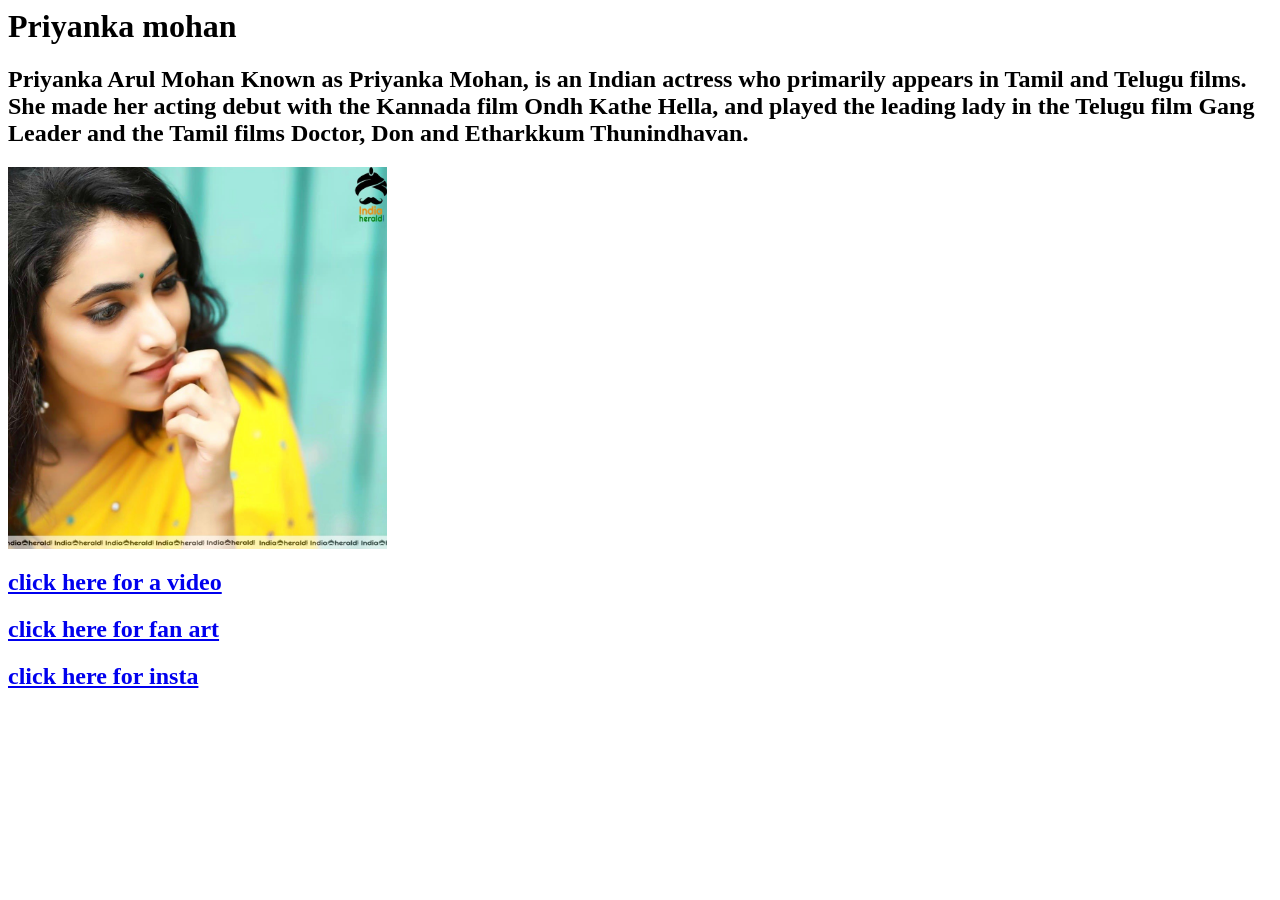
==== index.html @ 070c701b "add files" ====
<html>
	<head>
		<title>
			varun abhishai
		</title></head>
		<body>
			<h1>Priyanka mohan 
			</h1>
			<h2>Priyanka Arul Mohan Known as Priyanka Mohan, is an Indian actress who primarily appears in Tamil and Telugu films. She made her acting debut with the Kannada film Ondh Kathe Hella, and played the leading lady in the Telugu film Gang Leader and the Tamil films Doctor, Don and Etharkkum Thunindhavan.
</h2>
<img width="30%" src="priya1" 
		</body>
<h2>
<a href="varun.html">
click here for a video </a></h2>
<h2><a href="varun1.html">
click here for fan art </a></h2>
</html>
<h2>
<a href="https://www.instagram.com/priyankaamohanofficial/?utm_source=ig_web_button_share_sheet&igshid=OGQ5ZDc2ODk2ZA==">
click here for insta </a></h2>

</h2>
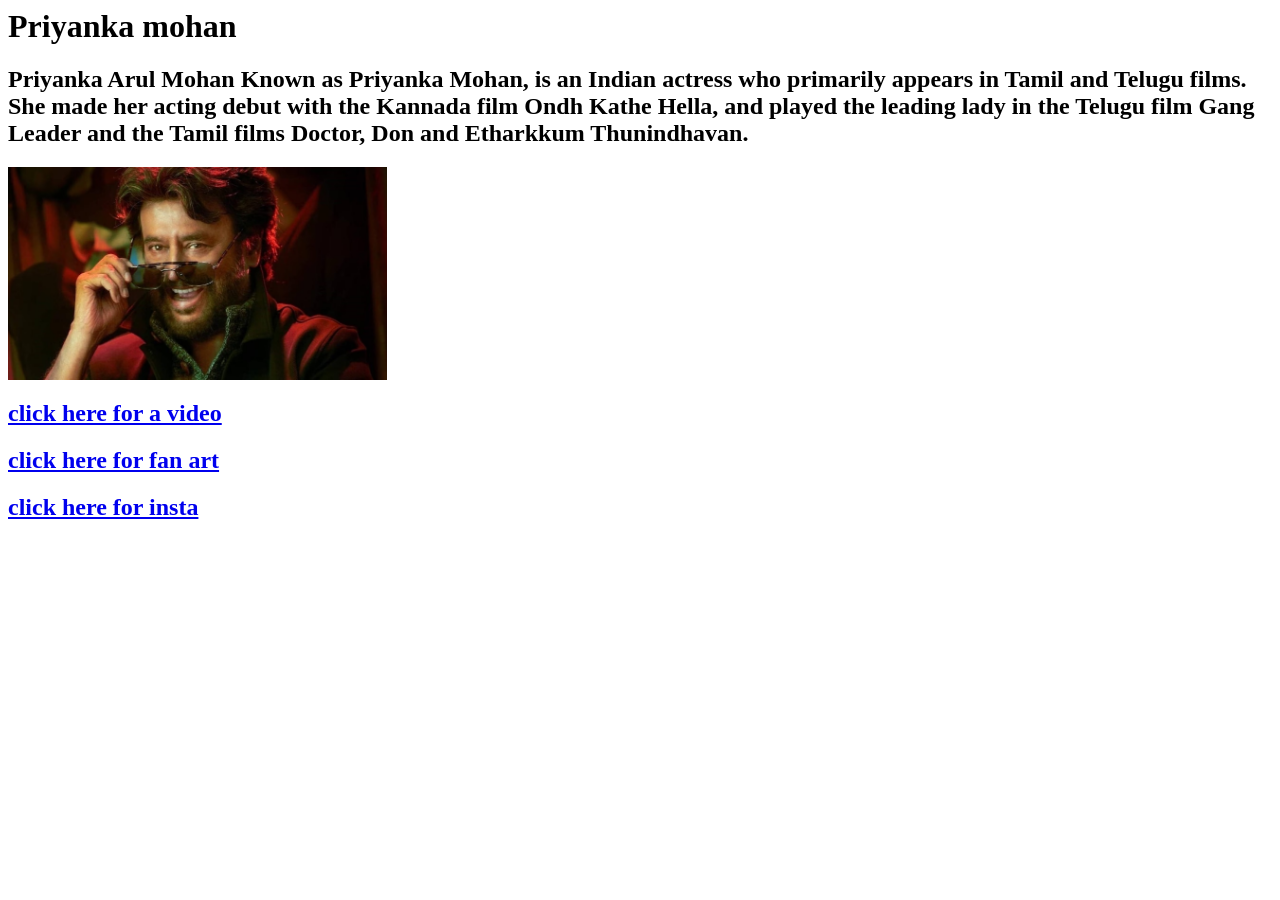
==== commit ec5a07dc: "added photo" ====
--- a/index.html
+++ b/index.html
@@ -8,7 +8,7 @@
 			</h1>
 			<h2>Priyanka Arul Mohan Known as Priyanka Mohan, is an Indian actress who primarily appears in Tamil and Telugu films. She made her acting debut with the Kannada film Ondh Kathe Hella, and played the leading lady in the Telugu film Gang Leader and the Tamil films Doctor, Don and Etharkkum Thunindhavan.
 </h2>
-<img width="30%" src="priya1" 
+<img width="30%" src="Rajini" 
 		</body>
 <h2>
 <a href="varun.html">
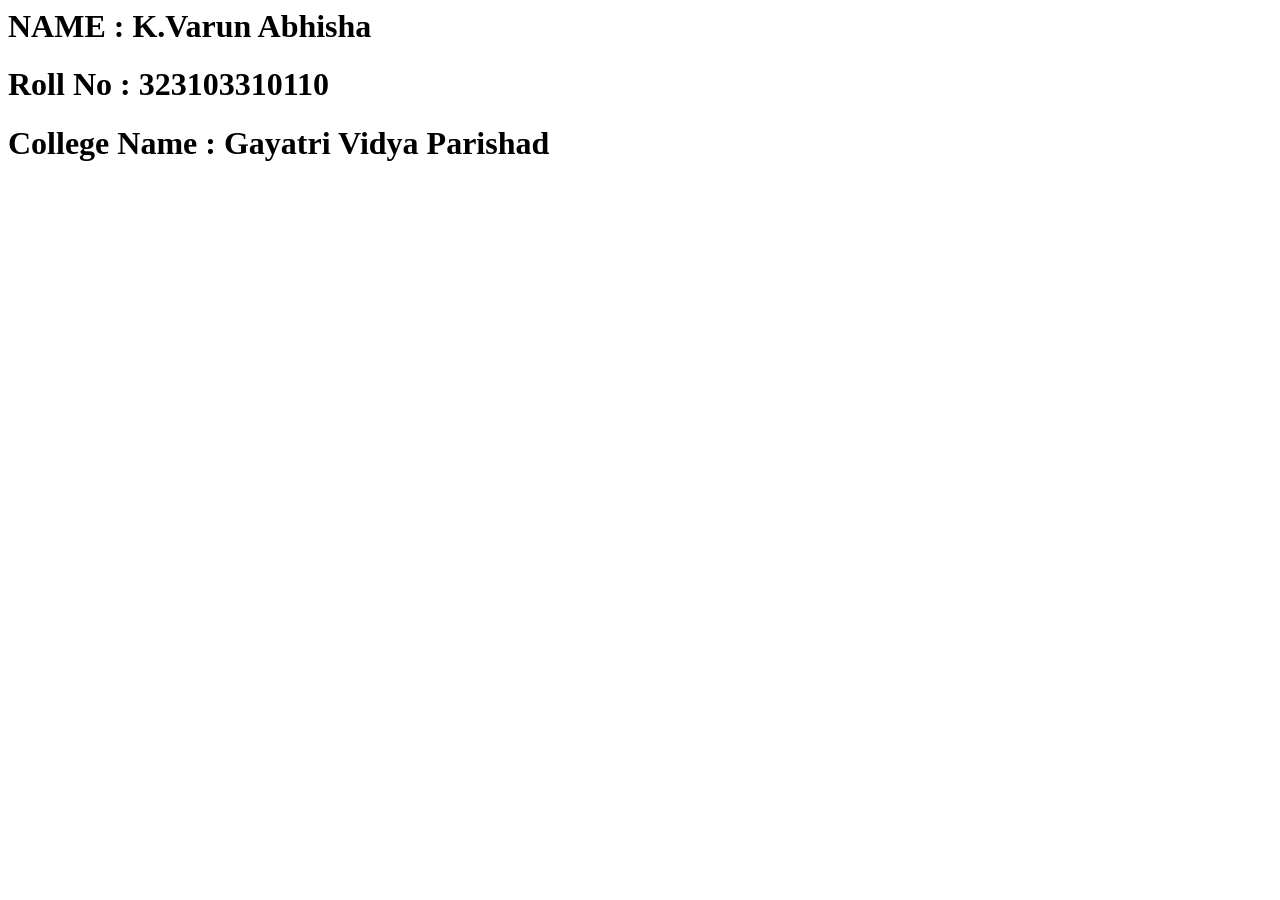
==== commit 588fd3f9: "added name,roll no, college name" ====
--- a/index.html
+++ b/index.html
@@ -4,20 +4,7 @@
 			varun abhishai
 		</title></head>
 		<body>
-			<h1>Priyanka mohan 
-			</h1>
-			<h2>Priyanka Arul Mohan Known as Priyanka Mohan, is an Indian actress who primarily appears in Tamil and Telugu films. She made her acting debut with the Kannada film Ondh Kathe Hella, and played the leading lady in the Telugu film Gang Leader and the Tamil films Doctor, Don and Etharkkum Thunindhavan.
-</h2>
-<img width="30%" src="Rajini" 
-		</body>
-<h2>
-<a href="varun.html">
-click here for a video </a></h2>
-<h2><a href="varun1.html">
-click here for fan art </a></h2>
-</html>
-<h2>
-<a href="https://www.instagram.com/priyankaamohanofficial/?utm_source=ig_web_button_share_sheet&igshid=OGQ5ZDc2ODk2ZA==">
-click here for insta </a></h2>
-
-</h2>+			<h1>NAME : K.Varun Abhisha</h1>
+			<h1>Roll No : 323103310110</h1>
+			<h1>College Name : Gayatri Vidya Parishad</h1>
+			
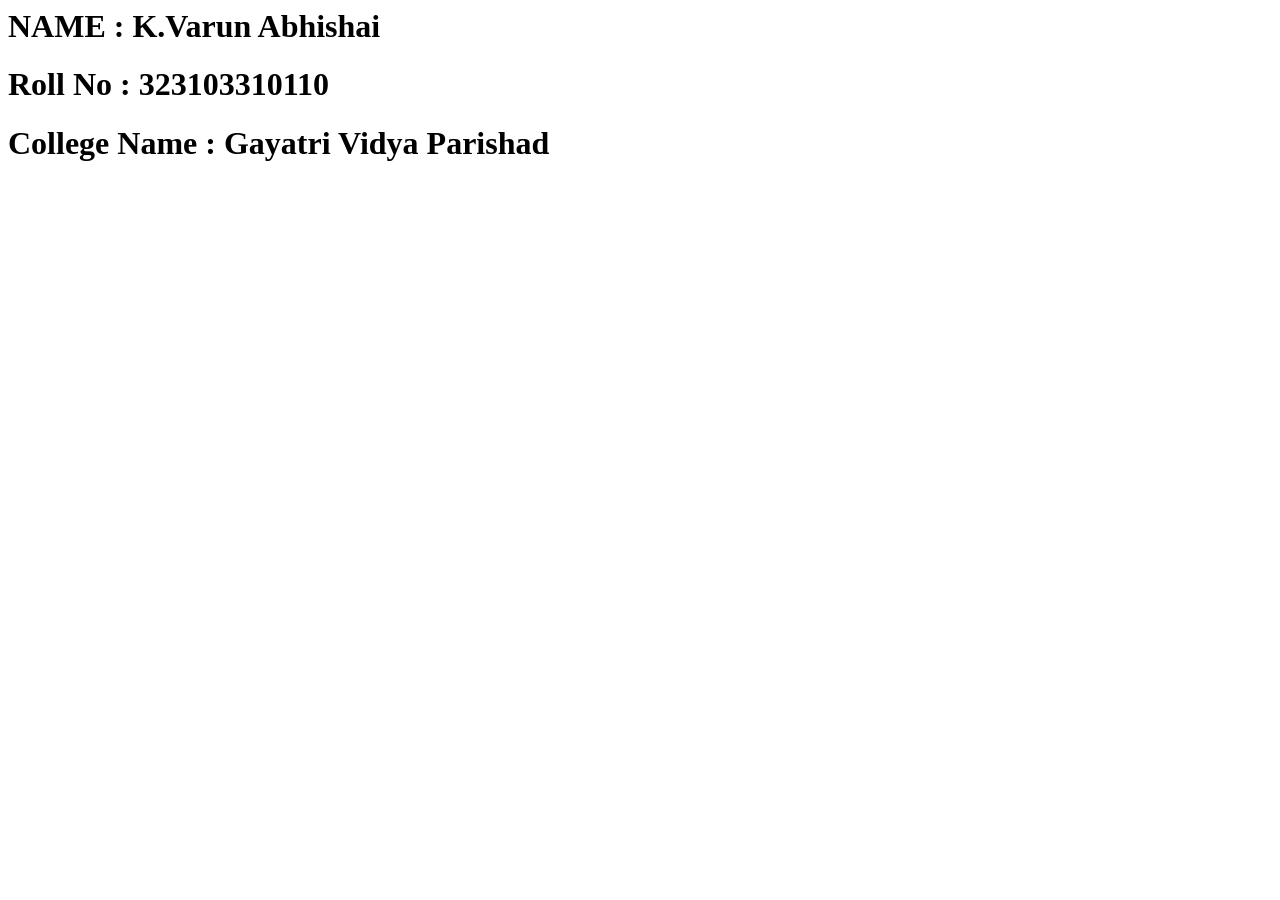
==== commit ea089992: "added name ,roll no ,college name" ====
--- a/index.html
+++ b/index.html
@@ -4,7 +4,7 @@
 			varun abhishai
 		</title></head>
 		<body>
-			<h1>NAME : K.Varun Abhisha</h1>
+			<h1>NAME : K.Varun Abhishai</h1>
 			<h1>Roll No : 323103310110</h1>
 			<h1>College Name : Gayatri Vidya Parishad</h1>
 			
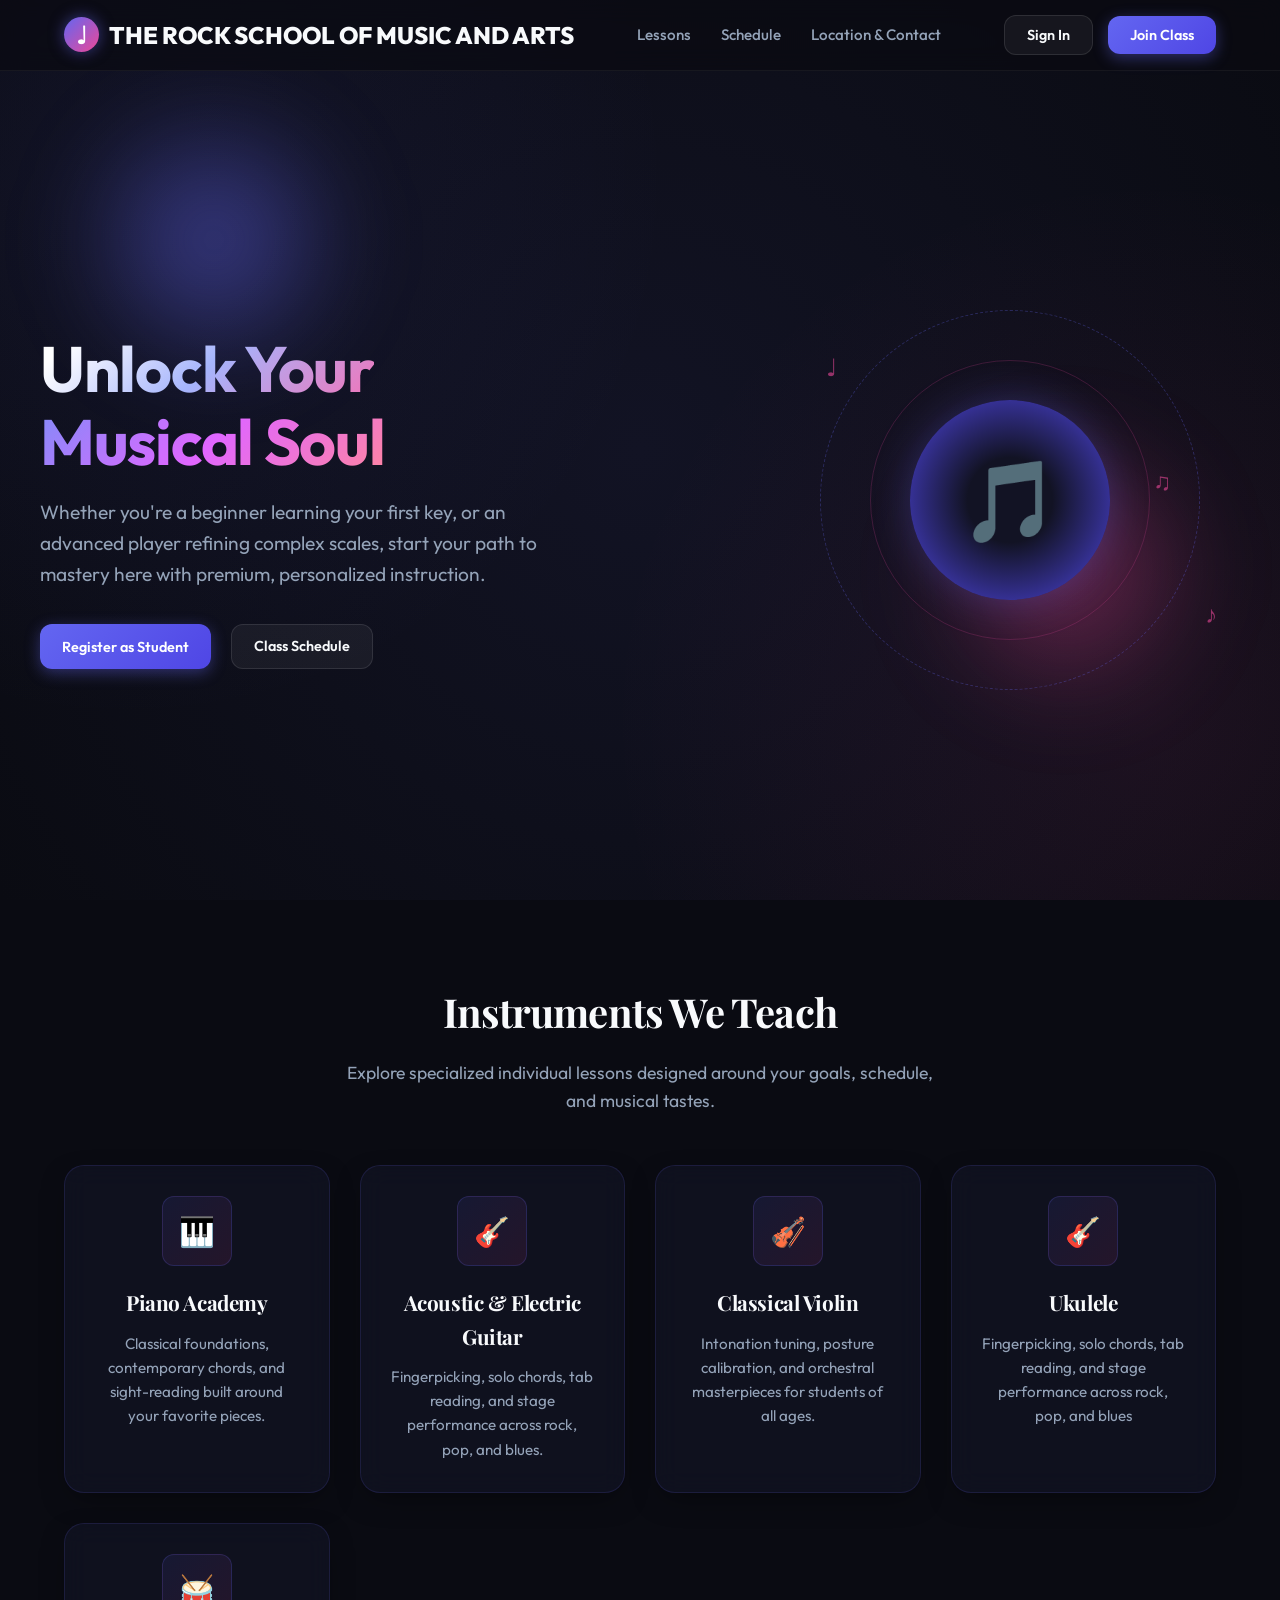
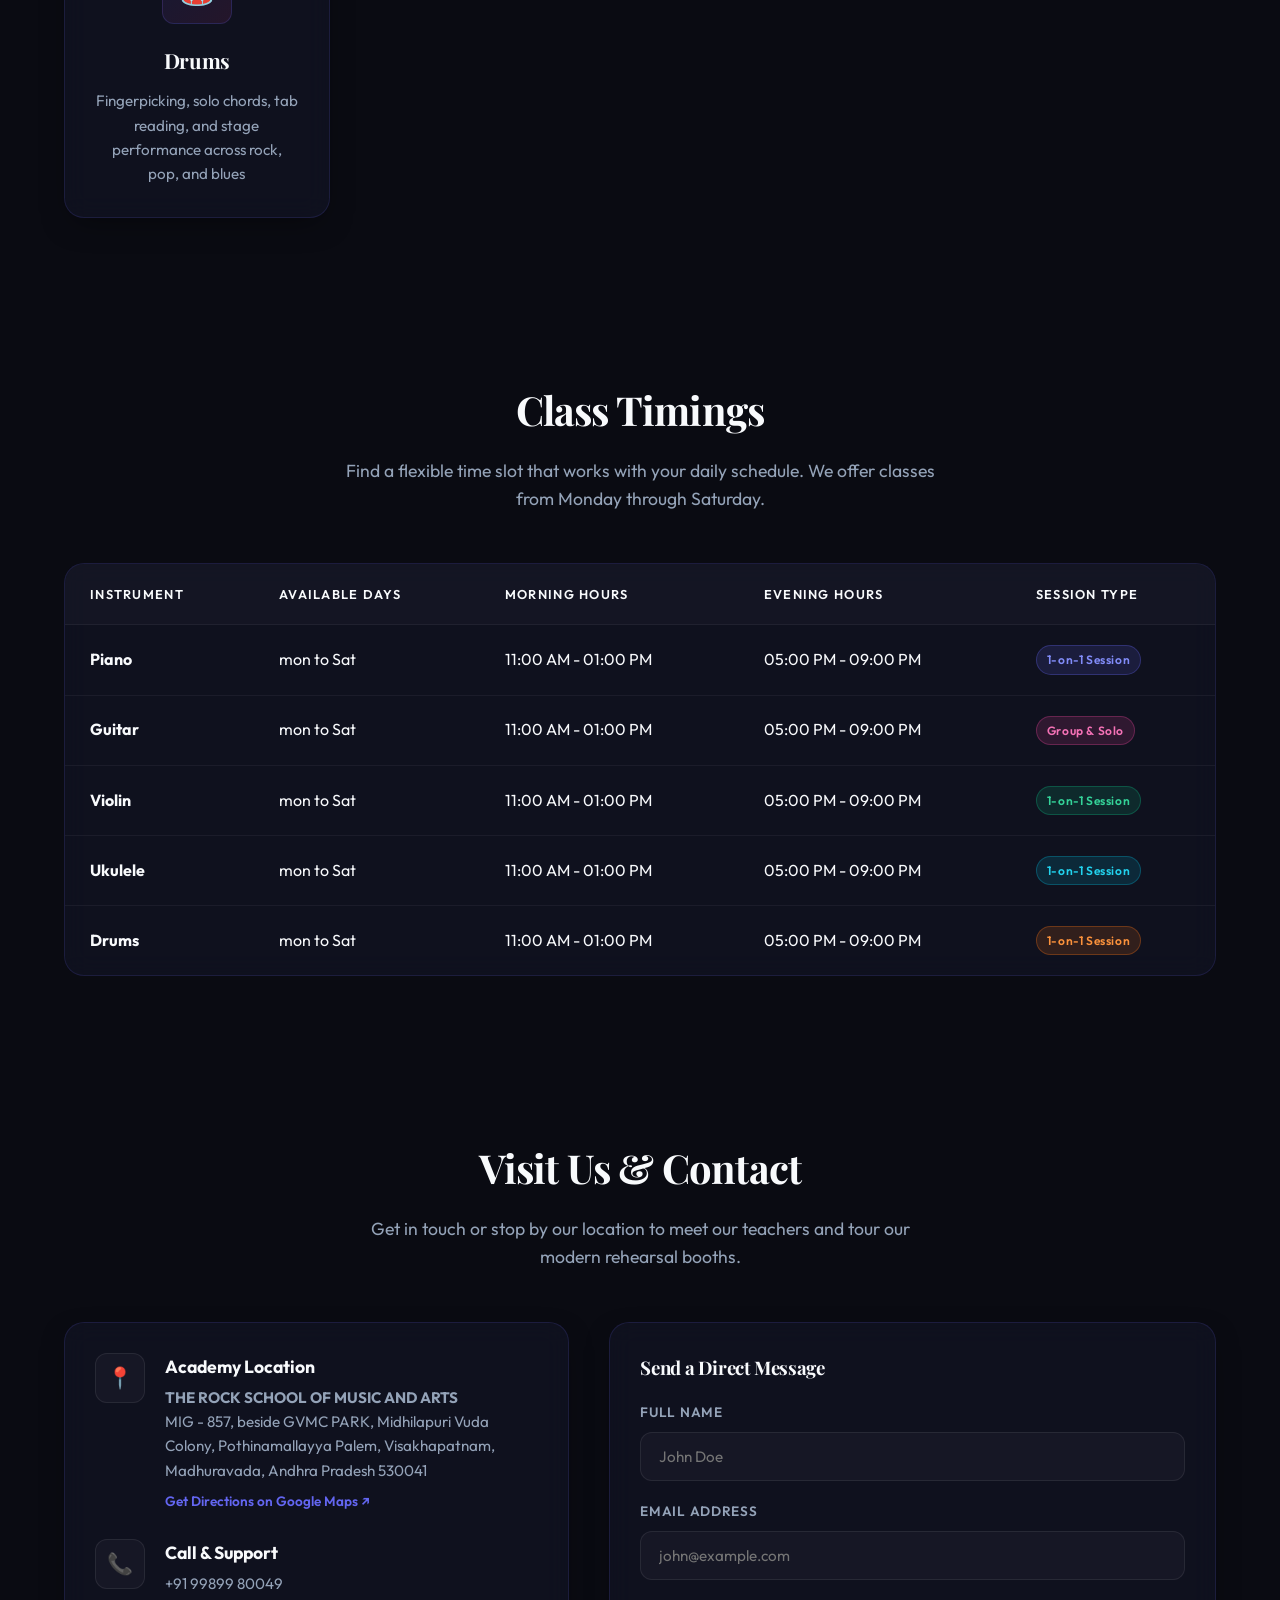
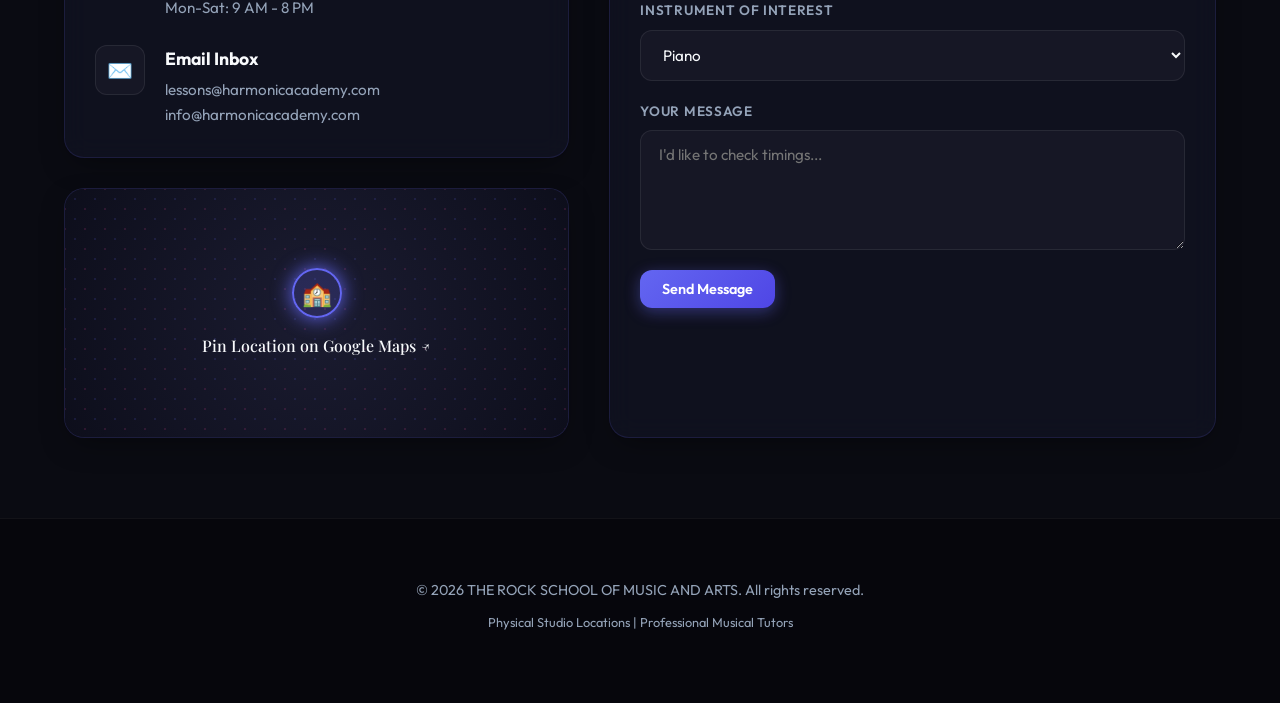
==== commit ea2b7231: "Add files via upload" ====
--- a/index.html
+++ b/index.html
@@ -1,10 +1,468 @@
-<html>
-	<head>
-		<title>
-			varun abhishai
-		</title></head>
-		<body>
-			<h1>NAME : K.Varun Abhishai</h1>
-			<h1>Roll No : 323103310110</h1>
-			<h1>College Name : Gayatri Vidya Parishad</h1>
-			
+<!DOCTYPE html>
+<html lang="en">
+<head>
+  <meta charset="UTF-8">
+  <meta name="viewport" content="width=device-width, initial-scale=1.0">
+  <title>THE ROCK SCHOOL OF MUSIC AND ARTS | Music Lessons & Student Hub</title>
+  <meta name="description" content="Explore custom music lessons for Piano, Guitar, Violin, and Vocals. Manage classes and track practice times in our student portal.">
+  <link rel="stylesheet" href="styles.css?v=1.1">
+</head>
+<body>
+
+  <!-- Toast Notification Container -->
+  <div id="toast-container" class="toast-container"></div>
+
+  <!-- Header Section -->
+  <header id="main-header">
+    <div class="nav-container">
+      <a href="#" class="logo" onclick="app.showView('landing')">
+        <div class="logo-icon">
+          <span>♩</span>
+        </div>
+        <span>THE ROCK SCHOOL OF MUSIC AND ARTS</span>
+      </a>
+      <nav>
+        <ul id="nav-links">
+          <li><a href="#services" class="active">Lessons</a></li>
+          <li><a href="#schedule">Schedule</a></li>
+          <li><a href="#contact">Location & Contact</a></li>
+        </ul>
+      </nav>
+      <div class="nav-buttons" id="auth-nav-buttons">
+        <!-- Dynamic based on login state -->
+        <button class="btn btn-secondary" onclick="app.openAuthModal('login')">Sign In</button>
+        <button class="btn btn-primary" onclick="app.openAuthModal('signup')">Join Class</button>
+      </div>
+    </div>
+  </header>
+
+  <!-- VIEW 1: LANDING PAGE -->
+  <div id="view-landing" class="app-view active">
+    <!-- Hero Section -->
+    <section class="hero">
+      <div class="glow-orb" style="top: 10%; left: 5%;"></div>
+      <div class="glow-orb" style="bottom: 20%; right: 5%; --primary-glow: var(--secondary-glow);"></div>
+      <div class="container hero-grid">
+        <div class="hero-content">
+          <h1 class="musical-heading"><span class="gradient-text">Unlock Your</span><br><span class="accent-gradient-text">Musical Soul</span></h1>
+          <p>Whether you're a beginner learning your first key, or an advanced player refining complex scales, start your path to mastery here with premium, personalized instruction.</p>
+          <div class="hero-btns">
+            <button class="btn btn-primary" onclick="app.openAuthModal('signup')">Register as Student</button>
+            <a href="#schedule" class="btn btn-secondary">Class Schedule</a>
+          </div>
+        </div>
+        <div class="hero-visual">
+          <div class="music-circle">
+            <div class="music-circle-inner">
+              <div class="music-artwork">
+                <span>🎵</span>
+              </div>
+            </div>
+          </div>
+          <div class="floating-note fn-1">♩</div>
+          <div class="floating-note fn-2">♪</div>
+          <div class="floating-note fn-3">♫</div>
+        </div>
+      </div>
+    </section>
+
+    <!-- Services / Lessons Section -->
+    <section id="services" class="container">
+      <div class="section-header">
+        <h2>Instruments We Teach</h2>
+        <p>Explore specialized individual lessons designed around your goals, schedule, and musical tastes.</p>
+      </div>
+      <div class="services-grid">
+        <div class="glass-card service-card">
+          <div class="service-icon">🎹</div>
+          <h3>Piano Academy</h3>
+          <p>Classical foundations, contemporary chords, and sight-reading built around your favorite pieces.</p>
+        </div>
+        <div class="glass-card service-card">
+          <div class="service-icon">🎸</div>
+          <h3>Acoustic & Electric Guitar</h3>
+          <p>Fingerpicking, solo chords, tab reading, and stage performance across rock, pop, and blues.</p>
+        </div>
+        <div class="glass-card service-card">
+          <div class="service-icon">🎻</div>
+          <h3>Classical Violin</h3>
+          <p>Intonation tuning, posture calibration, and orchestral masterpieces for students of all ages.</p>
+        </div>
+        <div class="glass-card service-card">
+          <div class="service-icon">🎸</div>
+          <h3>Ukulele</h3>
+          <p>Fingerpicking, solo chords, tab reading, and stage performance across rock, pop, and blues</p>
+        </div>
+	 <div class="glass-card service-card">
+          <div class="service-icon">🥁</div>
+          <h3>Drums</h3>
+          <p>Fingerpicking, solo chords, tab reading, and stage performance across rock, pop, and blues</p>
+        </div>
+      </div>
+    </section>
+
+    <!-- Schedule / Timings Grid -->
+    <section id="schedule" class="container">
+      <div class="section-header">
+        <h2>Class Timings</h2>
+        <p>Find a flexible time slot that works with your daily schedule. We offer classes from Monday through Saturday.</p>
+      </div>
+      <div class="schedule-table-wrapper">
+        <table class="schedule-table">
+          <thead>
+            <tr>
+              <th>Instrument</th>
+              <th>Available Days</th>
+              <th>Morning Hours</th>
+              <th>Evening Hours</th>
+              <th>Session Type</th>
+            </tr>
+          </thead>
+          <tbody>
+            <tr>
+              <td><strong>Piano</strong></td>
+              <td>mon to Sat</td>
+              <td>11:00 AM - 01:00 PM</td>
+              <td>05:00 PM - 09:00 PM</td>
+              <td><span class="schedule-tag tag-piano">1-on-1 Session</span></td>
+            </tr>
+            <tr>
+              <td><strong>Guitar</strong></td>
+               <td>mon to Sat</td>
+              <td>11:00 AM - 01:00 PM</td>
+              <td>05:00 PM - 09:00 PM</td>
+
+              <td><span class="schedule-tag tag-guitar">Group & Solo</span></td>
+            </tr>
+            <tr>
+              <td><strong>Violin</strong></td>
+               <td>mon to Sat</td>
+              <td>11:00 AM - 01:00 PM</td>
+              <td>05:00 PM - 09:00 PM</td>
+              <td><span class="schedule-tag tag-violin">1-on-1 Session</span></td>
+            </tr>
+	     <tr>
+              <td><strong>Ukulele</strong></td>
+               <td>mon to Sat</td>
+              <td>11:00 AM - 01:00 PM</td>
+              <td>05:00 PM - 09:00 PM</td>
+              <td><span class="schedule-tag tag-ukulele">1-on-1 Session</span></td>
+            </tr>
+		<tr>
+              <td><strong>Drums</strong></td>
+               <td>mon to Sat</td>
+              <td>11:00 AM - 01:00 PM</td>
+              <td>05:00 PM - 09:00 PM</td>
+              <td><span class="schedule-tag tag-drums">1-on-1 Session</span></td>
+            </tr>
+
+                     </tbody>
+        </table>
+      </div>
+    </section>
+
+    <!-- Map & Contact Grid -->
+    <section id="contact" class="container">
+      <div class="section-header">
+        <h2>Visit Us & Contact</h2>
+        <p>Get in touch or stop by our location to meet our teachers and tour our modern rehearsal booths.</p>
+      </div>
+      <div class="contact-grid">
+        <div class="contact-info-panel">
+          <div class="glass-card">
+            <div class="info-item" style="margin-bottom: 25px;">
+              <div class="info-icon">📍</div>
+              <div class="info-content">
+                <h4>Academy Location</h4>
+                <p><strong>THE ROCK SCHOOL OF MUSIC AND ARTS</strong><br>MIG - 857, beside GVMC PARK, Midhilapuri Vuda Colony, Pothinamallayya Palem, Visakhapatnam, Madhuravada, Andhra Pradesh 530041</p>
+                <a href="https://maps.google.com/maps?q=17.804473,83.362228%20%28THE%20ROCK%20SCHOOL%20OF%20MUSIC%20AND%20ARTS%29&amp;z=17" target="_blank" rel="noopener noreferrer" style="display: inline-flex; align-items: center; gap: 5px; color: var(--primary); font-weight: 600; text-decoration: none; font-size: 0.85rem; margin-top: 8px; transition: var(--transition-smooth);" onmouseover="this.style.color='var(--secondary)'" onmouseout="this.style.color='var(--primary)'">
+                  Get Directions on Google Maps ↗
+                </a>
+              </div>
+            </div>
+            <div class="info-item" style="margin-bottom: 25px;">
+              <div class="info-icon">📞</div>
+              <div class="info-content">
+                <h4>Call & Support</h4>
+                <p>+91 99899 80049<br>Mon-Sat: 9 AM - 8 PM</p>
+              </div>
+            </div>
+            <div class="info-item">
+              <div class="info-icon">✉️</div>
+              <div class="info-content">
+                <h4>Email Inbox</h4>
+                <p>lessons@harmonicacademy.com<br>info@harmonicacademy.com</p>
+              </div>
+            </div>
+          </div>
+
+          <!-- Location Map Widget -->
+          <a href="https://maps.google.com/maps?q=17.804473,83.362228%20%28THE%20ROCK%20SCHOOL%20OF%20MUSIC%20AND%20ARTS%29&amp;z=17" target="_blank" rel="noopener noreferrer" class="glass-card map-card" style="display: block; text-decoration: none; color: inherit;">
+            <div class="map-art"></div>
+            <div class="map-placeholder">
+              <div class="map-location-pin">
+                <span>🏫</span>
+              </div>
+              <span class="map-caption" style="margin-top: 15px; font-weight: 500; font-family: 'Playfair Display', serif;">Pin Location on Google Maps ↗</span>
+            </div>
+          </a>
+        </div>
+
+        <!-- Contact Form -->
+        <div class="glass-card">
+          <h3 style="margin-bottom: 20px;">Send a Direct Message</h3>
+          <form id="contactForm" class="contact-form" onsubmit="app.handleContactSubmit(event)">
+            <div class="form-group">
+              <label for="c-name">Full Name</label>
+              <input type="text" id="c-name" class="form-control" placeholder="John Doe" required>
+            </div>
+            <div class="form-group">
+              <label for="c-email">Email Address</label>
+              <input type="email" id="c-email" class="form-control" placeholder="john@example.com" required>
+            </div>
+            <div class="form-group">
+              <label for="c-instrument">Instrument of Interest</label>
+              <select id="c-instrument" class="form-control">
+                <option value="Piano">Piano</option>
+                <option value="Guitar">Guitar</option>
+                <option value="Violin">Violin</option>
+                <option value="Vocals">Voice & Vocal</option>
+              </select>
+            </div>
+            <div class="form-group">
+              <label for="c-message">Your Message</label>
+              <textarea id="c-message" class="form-control" placeholder="I'd like to check timings..." required></textarea>
+            </div>
+            <button type="submit" class="btn btn-primary" style="align-self: flex-start;">Send Message</button>
+          </form>
+        </div>
+      </div>
+    </section>
+  </div>
+
+  <!-- VIEW 2: STUDENT PORTAL -->
+  <div id="view-student-portal" class="app-view">
+    <div class="container portal-layout">
+      <div class="portal-header">
+        <div class="portal-title-area">
+          <p>Welcome Back,</p>
+          <h2 id="student-display-name" class="accent-gradient-text">Student Name</h2>
+        </div>
+        <div class="nav-buttons">
+          <button class="btn btn-secondary" id="student-badge-btn">Student Hub</button>
+          <button class="btn btn-danger" onclick="app.logout()">Sign Out</button>
+        </div>
+      </div>
+
+      <div class="dashboard-grid">
+        <!-- Main Column -->
+        <div class="dashboard-main-col">
+          <div class="stats-cards-grid">
+            <div class="glass-card stat-widget">
+              <div class="stat-widget-icon">⏱️</div>
+              <div class="stat-widget-info">
+                <div class="num" id="stat-total-practice">0 hrs</div>
+                <div class="label">Total Practice</div>
+              </div>
+            </div>
+            <div class="glass-card stat-widget">
+              <div class="stat-widget-icon">🏅</div>
+              <div class="stat-widget-info">
+                <div class="num" id="stat-badges-unlocked">0/6</div>
+                <div class="label">Badges Earned</div>
+              </div>
+            </div>
+            <div class="glass-card stat-widget">
+              <div class="stat-widget-icon">🎵</div>
+              <div class="stat-widget-info">
+                <div class="num" id="student-assigned-instrument">-</div>
+                <div class="label">My Instrument</div>
+              </div>
+            </div>
+          </div>
+
+          <!-- Goal Box & Lesson details -->
+          <div class="glass-card">
+            <h3 style="display: flex; align-items: center; gap: 10px;">
+              <span>🎯</span> Active Lesson Plan
+            </h3>
+            <div class="goal-box">
+              <h4 id="student-lesson-target">No active target. Ask your instructor!</h4>
+              <p>Work on this daily and log your sessions using the practice timer on the right to track goals.</p>
+            </div>
+          </div>
+
+          <!-- Teacher reviews/feedback -->
+          <div class="glass-card">
+            <h3 style="margin-bottom: 20px; display: flex; align-items: center; gap: 10px;">
+              <span>📝</span> Lesson Feedback Log
+            </h3>
+            <div class="feedback-timeline" id="student-feedback-timeline">
+              <!-- Dynamically rendered -->
+            </div>
+          </div>
+        </div>
+
+        <!-- Sidebar (Stopwatch Practice Tracker & Badges) -->
+        <div class="dashboard-sidebar-col">
+          <!-- Stopwatch practice log -->
+          <div class="glass-card practice-timer-container">
+            <h3>⏱️ Practice Stopwatch</h3>
+            <p style="color: var(--text-muted); font-size: 0.85rem; margin-top: 5px;">Time your actual study logs directly from here</p>
+            <div class="timer-clock" id="timer-clock">00:00</div>
+            <div class="timer-controls">
+              <button class="btn btn-primary" id="btn-timer-start" onclick="app.toggleTimer()">Start Practice</button>
+              <button class="btn btn-secondary" id="btn-timer-reset" onclick="app.resetTimer()" disabled>Reset</button>
+            </div>
+          </div>
+
+          <!-- Unlocked Badges -->
+          <div class="glass-card">
+            <h3>🏅 Accomplishments</h3>
+            <p style="color: var(--text-muted); font-size: 0.85rem; margin-top: 5px;">Awarded by your instructor as you progress</p>
+            <div class="badges-showcase" id="student-badges-container">
+              <!-- Dynamically populated -->
+            </div>
+          </div>
+        </div>
+      </div>
+    </div>
+  </div>
+
+  <!-- VIEW 3: TEACHER PORTAL -->
+  <div id="view-teacher-portal" class="app-view">
+    <div class="container portal-layout">
+      <div class="portal-header">
+        <div class="portal-title-area">
+          <p>Teacher Console</p>
+          <h2 class="accent-gradient-text" id="teacher-display-name">Instructor Panel</h2>
+        </div>
+        <div class="nav-buttons">
+          <button class="btn btn-danger" onclick="app.logout()">Sign Out</button>
+        </div>
+      </div>
+
+      <div class="teacher-grid">
+        <!-- Student Directory List -->
+        <div class="glass-card" style="display: flex; flex-direction: column;">
+          <h3 style="margin-bottom: 15px;">Student Directory</h3>
+          <div class="student-list-container" id="teacher-student-list">
+            <!-- Dynamically populated student list selectors -->
+          </div>
+        </div>
+
+        <!-- Selected Student Editor Pane -->
+        <div class="glass-card student-editor-pane" id="teacher-editor-pane">
+          <!-- Populated when a student is selected -->
+          <div style="text-align: center; padding: 40px 0; color: var(--text-muted);" id="no-student-selected">
+            <span style="font-size: 3rem;">👈</span>
+            <p style="margin-top: 15px;">Select a student from the directory to review their logs, award accomplishments, and post feedback.</p>
+          </div>
+
+          <div id="student-editor-active" style="display: none;">
+            <div class="editor-section-header">
+              <h3 id="editor-student-name">Student Name</h3>
+              <p id="editor-student-meta" style="color: var(--text-muted); font-size: 0.9rem;">Instrument | Total hours practiced</p>
+            </div>
+
+            <!-- Update Lesson Targets Form -->
+            <form onsubmit="app.updateStudentGoal(event)" style="margin-bottom: 25px;">
+              <h4 style="margin-bottom: 10px;">Update Target Lesson Goal</h4>
+              <div style="display: flex; gap: 15px;">
+                <input type="text" id="edit-goal-input" class="form-control" style="flex: 1;" placeholder="e.g., Learn G major scale" required>
+                <button type="submit" class="btn btn-primary">Update Goal</button>
+              </div>
+            </form>
+
+            <!-- Badge Updates Selector -->
+            <div style="margin-bottom: 25px;">
+              <h4 style="margin-bottom: 5px;">Award Accomplishments</h4>
+              <p style="color: var(--text-muted); font-size: 0.85rem; margin-bottom: 12px;">Toggle accomplishments to award to this student</p>
+              <div class="badge-picker-grid" id="teacher-badge-picker">
+                <!-- Badges checkboxes rendered dynamic -->
+              </div>
+            </div>
+
+            <!-- Post New Comment/Review -->
+            <form onsubmit="app.addTeacherFeedback(event)">
+              <h4 style="margin-bottom: 10px;">Post Lesson Review & Comments</h4>
+              <div class="form-group" style="margin-bottom: 15px;">
+                <textarea id="edit-feedback-input" class="form-control" placeholder="Write a short lesson review or assignment feedback details..." required></textarea>
+              </div>
+              <button type="submit" class="btn btn-secondary">Submit Review</button>
+            </form>
+          </div>
+
+        </div>
+      </div>
+    </div>
+  </div>
+
+  <!-- AUTHENTICATION OVERLAY MODAL -->
+  <div class="modal-overlay" id="auth-modal">
+    <div class="glass-card modal-box">
+      <button class="modal-close-btn" onclick="app.closeAuthModal()">&times;</button>
+      
+      <div class="auth-tabs">
+        <button class="auth-tab active" id="tab-login" onclick="app.switchAuthTab('login')">Sign In</button>
+        <button class="auth-tab" id="tab-signup" onclick="app.switchAuthTab('signup')">Sign Up</button>
+      </div>
+
+      <!-- Log In Form -->
+      <form id="login-form" class="auth-form active" onsubmit="app.handleAuthSubmit(event, 'login')">
+        <div class="form-group">
+          <label for="l-email">Registered Email</label>
+          <input type="email" id="l-email" class="form-control" placeholder="student@example.com" required>
+        </div>
+        <div class="form-group">
+          <label for="l-password">Password</label>
+          <input type="password" id="l-password" class="form-control" placeholder="••••••••" required>
+        </div>
+        <button type="submit" class="btn btn-primary" style="margin-top: 10px;">Sign In</button>
+        <p class="auth-switch-prompt">Don't have an account? <span onclick="app.switchAuthTab('signup')">Create Account</span></p>
+      </form>
+
+      <!-- Sign Up Form -->
+      <form id="signup-form" class="auth-form" onsubmit="app.handleAuthSubmit(event, 'signup')">
+        <div class="form-group">
+          <label for="s-name">Your Full Name</label>
+          <input type="text" id="s-name" class="form-control" placeholder="Jane Doe" required>
+        </div>
+        <div class="form-group">
+          <label for="s-email">Email Address</label>
+          <input type="email" id="s-email" class="form-control" placeholder="jane@example.com" required>
+        </div>
+        <div class="form-group">
+          <label for="s-password">Password</label>
+          <input type="password" id="s-password" class="form-control" placeholder="••••••••" required>
+        </div>
+        <div class="form-group">
+          <label for="s-instrument">Select Primary Instrument</label>
+          <select id="s-instrument" class="form-control">
+            <option value="Piano">Piano</option>
+            <option value="Guitar">Guitar</option>
+            <option value="Violin">Violin</option>
+            <option value="Vocals">Voice & Vocal</option>
+          </select>
+        </div>
+        <div class="form-row-checkbox">
+          <input type="checkbox" id="s-is-teacher">
+          <label for="s-is-teacher">Register as Instructor/Teacher</label>
+        </div>
+        <button type="submit" class="btn btn-primary" style="margin-top: 10px;">Create Account</button>
+        <p class="auth-switch-prompt">Already have an account? <span onclick="app.switchAuthTab('login')">Sign In</span></p>
+      </form>
+    </div>
+  </div>
+
+  <!-- Footer -->
+  <footer>
+    <div class="container" style="padding: 20px 0;">
+      <p>&copy; 2026 THE ROCK SCHOOL OF MUSIC AND ARTS. All rights reserved.</p>
+      <p style="color: var(--text-muted); font-size: 0.8rem;">Physical Studio Locations | Professional Musical Tutors</p>
+    </div>
+  </footer>
+
+  <script src="app.js"></script>
+</body>
+</html>
--- a/styles.css
+++ b/styles.css
@@ -0,0 +1,1277 @@
+@import url('https://fonts.googleapis.com/css2?family=Outfit:wght@300;400;500;600;700;800&family=Playfair+Display:ital,wght@0,400;0,600;0,700;1,400&display=swap');
+
+:root {
+  --bg-primary: #0a0b12;
+  --bg-secondary: #121324;
+  --bg-card: rgba(24, 25, 47, 0.45);
+  --bg-card-hover: rgba(35, 36, 68, 0.6);
+  --border-color: rgba(99, 102, 241, 0.15);
+  --border-color-hover: rgba(99, 102, 241, 0.35);
+  
+  --text-main: #f8fafc;
+  --text-muted: #94a3b8;
+  
+  --primary: #6366f1;
+  --primary-glow: rgba(99, 102, 241, 0.5);
+  --primary-dark: #4f46e5;
+  --secondary: #ec4899;
+  --secondary-glow: rgba(236, 72, 153, 0.4);
+  --accent: #f59e0b;
+  --accent-glow: rgba(245, 158, 11, 0.4);
+  --success: #10b981;
+  
+  --radius-lg: 20px;
+  --radius-md: 12px;
+  --radius-sm: 8px;
+  
+  --glass-blur: blur(12px);
+  --transition-smooth: all 0.3s cubic-bezier(0.4, 0, 0.2, 1);
+  --transition-bounce: all 0.5s cubic-bezier(0.175, 0.885, 0.32, 1.275);
+}
+
+/* Global Reset */
+* {
+  box-sizing: border-box;
+  margin: 0;
+  padding: 0;
+  font-family: 'Outfit', sans-serif;
+  scrollbar-width: thin;
+  scrollbar-color: var(--primary) var(--bg-primary);
+}
+
+body {
+  background-color: var(--bg-primary);
+  background-image: 
+    radial-gradient(circle at 10% 20%, rgba(99, 102, 241, 0.08) 0%, transparent 40%),
+    radial-gradient(circle at 90% 80%, rgba(236, 72, 153, 0.08) 0%, transparent 40%),
+    radial-gradient(circle at 50% 50%, rgba(18, 19, 36, 1) 0%, rgba(10, 11, 18, 1) 100%);
+  background-attachment: fixed;
+  color: var(--text-main);
+  line-height: 1.6;
+  overflow-x: hidden;
+  min-height: 100vh;
+}
+
+/* Typography Extensions */
+h1, h2, h3, .musical-heading {
+  font-family: 'Playfair Display', serif;
+  font-weight: 700;
+  letter-spacing: -0.02em;
+}
+
+.gradient-text {
+  background: linear-gradient(135deg, #ffffff 10%, #a5b4fc 50%, #f472b6 100%);
+  -webkit-background-clip: text;
+  -webkit-text-fill-color: transparent;
+  background-clip: text;
+}
+
+.accent-gradient-text {
+  background: linear-gradient(135deg, #818cf8 0%, #e066ff 50%, #ff85a0 100%);
+  -webkit-background-clip: text;
+  -webkit-text-fill-color: transparent;
+  background-clip: text;
+}
+
+/* Page Layout */
+.container {
+  width: 90%;
+  max-width: 1200px;
+  margin: 0 auto;
+  padding: 80px 0;
+}
+
+/* Glassmorphism General Card */
+.glass-card {
+  background: var(--bg-card);
+  backdrop-filter: var(--glass-blur);
+  -webkit-backdrop-filter: var(--glass-blur);
+  border: 1px solid var(--border-color);
+  border-radius: var(--radius-lg);
+  padding: 30px;
+  box-shadow: 0 10px 30px -10px rgba(0, 0, 0, 0.5);
+  transition: var(--transition-smooth);
+}
+
+.glass-card:hover {
+  border-color: var(--border-color-hover);
+  box-shadow: 0 15px 35px -5px rgba(99, 102, 241, 0.15);
+  transform: translateY(-4px);
+}
+
+/* Animated Floating Elements */
+.glow-orb {
+  position: absolute;
+  width: 300px;
+  height: 300px;
+  border-radius: 50%;
+  background: radial-gradient(circle, var(--primary-glow) 0%, transparent 70%);
+  filter: blur(40px);
+  z-index: -1;
+  pointer-events: none;
+}
+
+/* Navigation */
+header {
+  position: fixed;
+  top: 0;
+  left: 0;
+  width: 100%;
+  z-index: 100;
+  background: rgba(10, 11, 18, 0.7);
+  backdrop-filter: var(--glass-blur);
+  -webkit-backdrop-filter: var(--glass-blur);
+  border-bottom: 1px solid rgba(255, 255, 255, 0.05);
+  transition: var(--transition-smooth);
+}
+
+header.scrolled {
+  background: rgba(10, 11, 18, 0.95);
+  box-shadow: 0 10px 30px rgba(0, 0, 0, 0.3);
+}
+
+.nav-container {
+  max-width: 1200px;
+  width: 90%;
+  margin: 0 auto;
+  height: 70px;
+  display: flex;
+  justify-content: space-between;
+  align-items: center;
+}
+
+.logo {
+  display: flex;
+  align-items: center;
+  gap: 10px;
+  font-size: 1.5rem;
+  font-weight: 800;
+  color: var(--text-main);
+  text-decoration: none;
+  font-family: 'Playfair Display', serif;
+}
+
+.logo-icon {
+  background: linear-gradient(135deg, var(--primary) 0%, var(--secondary) 100%);
+  width: 35px;
+  height: 35px;
+  border-radius: 50%;
+  display: flex;
+  align-items: center;
+  justify-content: center;
+  color: white;
+  box-shadow: 0 0 15px var(--primary-glow);
+}
+
+.logo-icon i {
+  font-style: normal;
+  font-size: 1.2rem;
+  font-weight: bold;
+}
+
+nav ul {
+  display: flex;
+  list-style: none;
+  gap: 30px;
+  align-items: center;
+}
+
+nav a {
+  text-decoration: none;
+  color: var(--text-muted);
+  font-weight: 500;
+  font-size: 0.95rem;
+  transition: var(--transition-smooth);
+  position: relative;
+}
+
+nav a:hover, nav a.active {
+  color: var(--text-main);
+}
+
+nav a::after {
+  content: '';
+  position: absolute;
+  bottom: -6px;
+  left: 0;
+  width: 0;
+  height: 2px;
+  background: linear-gradient(90deg, var(--primary), var(--secondary));
+  transition: var(--transition-smooth);
+}
+
+nav a:hover::after, nav a.active::after {
+  width: 100%;
+}
+
+.nav-buttons {
+  display: flex;
+  align-items: center;
+  gap: 15px;
+}
+
+.btn {
+  padding: 10px 22px;
+  border-radius: var(--radius-md);
+  font-weight: 600;
+  font-size: 0.9rem;
+  cursor: pointer;
+  transition: var(--transition-bounce);
+  border: none;
+  display: inline-flex;
+  align-items: center;
+  gap: 8px;
+  text-decoration: none;
+}
+
+.btn-primary {
+  background: linear-gradient(135deg, var(--primary) 0%, var(--primary-dark) 100%);
+  color: white;
+  box-shadow: 0 4px 15px rgba(99, 102, 241, 0.4);
+}
+
+.btn-primary:hover {
+  transform: translateY(-2px);
+  box-shadow: 0 6px 20px rgba(99, 102, 241, 0.6);
+}
+
+.btn-secondary {
+  background: rgba(255, 255, 255, 0.05);
+  border: 1px solid rgba(255, 255, 255, 0.1);
+  color: var(--text-main);
+}
+
+.btn-secondary:hover {
+  background: rgba(255, 255, 255, 0.1);
+  border-color: rgba(255, 255, 255, 0.2);
+  transform: translateY(-2px);
+}
+
+.btn-danger {
+  background: rgba(239, 68, 68, 0.15);
+  border: 1px solid rgba(239, 68, 68, 0.3);
+  color: #ef4444;
+}
+
+.btn-danger:hover {
+  background: rgba(239, 68, 68, 0.3);
+  transform: translateY(-2px);
+}
+
+/* User Menu Dropdown */
+.user-menu {
+  position: relative;
+  display: flex;
+  align-items: center;
+  gap: 10px;
+  cursor: pointer;
+}
+
+.user-avatar {
+  width: 38px;
+  height: 38px;
+  border-radius: 50%;
+  background: linear-gradient(135deg, var(--secondary) 0%, var(--primary) 100%);
+  display: flex;
+  align-items: center;
+  justify-content: center;
+  font-weight: 700;
+  font-size: 0.95rem;
+  color: white;
+  border: 2px solid rgba(255, 255, 255, 0.2);
+}
+
+.mobile-menu-btn {
+  display: none;
+  font-size: 1.5rem;
+  color: var(--text-main);
+  background: none;
+  border: none;
+  cursor: pointer;
+}
+
+/* Hero Section */
+.hero {
+  min-height: 100vh;
+  display: flex;
+  align-items: center;
+  position: relative;
+  overflow: hidden;
+  padding-top: 100px;
+}
+
+.hero-grid {
+  display: grid;
+  grid-template-columns: 1.2fr 0.8fr;
+  gap: 50px;
+  align-items: center;
+  width: 100%;
+}
+
+.hero-content h1 {
+  font-size: 4rem;
+  line-height: 1.1;
+  margin-bottom: 20px;
+}
+
+.hero-content p {
+  font-size: 1.2rem;
+  color: var(--text-muted);
+  margin-bottom: 35px;
+  max-width: 550px;
+}
+
+.hero-btns {
+  display: flex;
+  gap: 20px;
+}
+
+.hero-visual {
+  position: relative;
+  display: flex;
+  justify-content: center;
+  align-items: center;
+}
+
+.music-circle {
+  width: 380px;
+  height: 380px;
+  border-radius: 50%;
+  border: 1px dashed rgba(99, 102, 241, 0.3);
+  display: flex;
+  align-items: center;
+  justify-content: center;
+  position: relative;
+  animation: rotate 60s linear infinite;
+}
+
+.music-circle-inner {
+  width: 280px;
+  height: 280px;
+  border-radius: 50%;
+  border: 1px solid rgba(236, 72, 153, 0.2);
+  display: flex;
+  align-items: center;
+  justify-content: center;
+  position: relative;
+}
+
+.music-artwork {
+  width: 200px;
+  height: 200px;
+  border-radius: 50%;
+  background: radial-gradient(circle, var(--bg-secondary) 30%, var(--primary-dark) 100%);
+  display: flex;
+  align-items: center;
+  justify-content: center;
+  box-shadow: 0 0 40px rgba(99, 102, 241, 0.3);
+  position: relative;
+}
+
+.music-artwork span {
+  font-size: 5rem;
+  animation: pulse-note 3s ease-in-out infinite;
+}
+
+.floating-note {
+  position: absolute;
+  font-size: 1.5rem;
+  color: var(--secondary);
+  opacity: 0.6;
+  pointer-events: none;
+}
+
+.fn-1 { top: 10%; left: 10%; animation: float-up 6s ease-in-out infinite; }
+.fn-2 { bottom: 15%; right: 5%; animation: float-up 8s ease-in-out infinite 2s; }
+.fn-3 { top: 40%; right: 15%; animation: float-up 7s ease-in-out infinite 4s; }
+
+/* Sections general structure */
+section {
+  position: relative;
+}
+
+.section-header {
+  text-align: center;
+  margin-bottom: 50px;
+}
+
+.section-header h2 {
+  font-size: 2.5rem;
+  margin-bottom: 15px;
+}
+
+.section-header p {
+  color: var(--text-muted);
+  font-size: 1.1rem;
+  max-width: 600px;
+  margin: 0 auto;
+}
+
+/* Services / Instruments Taught */
+.services-grid {
+  display: grid;
+  grid-template-columns: repeat(auto-fit, minmax(260px, 1fr));
+  gap: 30px;
+}
+
+.service-card {
+  text-align: center;
+  display: flex;
+  flex-direction: column;
+  align-items: center;
+}
+
+.service-icon {
+  width: 70px;
+  height: 70px;
+  border-radius: var(--radius-md);
+  background: linear-gradient(135deg, rgba(99, 102, 241, 0.1) 0%, rgba(236, 72, 153, 0.1) 100%);
+  border: 1px solid rgba(99, 102, 241, 0.2);
+  display: flex;
+  align-items: center;
+  justify-content: center;
+  margin-bottom: 20px;
+  font-size: 1.8rem;
+  color: var(--primary);
+  transition: var(--transition-bounce);
+}
+
+.service-card:hover .service-icon {
+  transform: scale(1.15) rotate(5deg);
+  background: linear-gradient(135deg, var(--primary) 0%, var(--secondary) 100%);
+  color: white;
+  box-shadow: 0 10px 20px var(--primary-glow);
+}
+
+.service-card h3 {
+  margin-bottom: 12px;
+  font-size: 1.3rem;
+}
+
+.service-card p {
+  color: var(--text-muted);
+  font-size: 0.95rem;
+}
+
+/* Schedule / Timings Grid */
+.schedule-table-wrapper {
+  overflow-x: auto;
+  border-radius: var(--radius-lg);
+  border: 1px solid var(--border-color);
+  background: var(--bg-card);
+  backdrop-filter: var(--glass-blur);
+}
+
+.schedule-table {
+  width: 100%;
+  border-collapse: collapse;
+  text-align: left;
+  min-width: 700px;
+}
+
+.schedule-table th, .schedule-table td {
+  padding: 20px 25px;
+  border-bottom: 1px solid rgba(255, 255, 255, 0.05);
+}
+
+.schedule-table th {
+  background: rgba(255, 255, 255, 0.02);
+  font-weight: 600;
+  color: var(--text-main);
+  text-transform: uppercase;
+  font-size: 0.8rem;
+  letter-spacing: 0.1em;
+}
+
+.schedule-table tr:last-child td {
+  border-bottom: none;
+}
+
+.schedule-table tbody tr {
+  transition: var(--transition-smooth);
+}
+
+.schedule-table tbody tr:hover {
+  background: rgba(99, 102, 241, 0.05);
+}
+
+.schedule-tag {
+  display: inline-block;
+  padding: 4px 10px;
+  border-radius: 20px;
+  font-size: 0.75rem;
+  font-weight: 600;
+  letter-spacing: 0.05em;
+}
+
+.tag-piano { background: rgba(99, 102, 241, 0.15); color: #818cf8; border: 1px solid rgba(99, 102, 241, 0.3); }
+.tag-guitar { background: rgba(236, 72, 153, 0.15); color: #f472b6; border: 1px solid rgba(236, 72, 153, 0.3); }
+.tag-violin { background: rgba(16, 185, 129, 0.15); color: #34d399; border: 1px solid rgba(16, 185, 129, 0.3); }
+.tag-vocal { background: rgba(245, 158, 11, 0.15); color: #fbbf24; border: 1px solid rgba(245, 158, 11, 0.3); }
+.tag-ukulele { background: rgba(6, 182, 212, 0.15); color: #22d3ee; border: 1px solid rgba(6, 182, 212, 0.3); }
+.tag-drums { background: rgba(249, 115, 22, 0.15); color: #fb923c; border: 1px solid rgba(249, 115, 22, 0.3); }
+
+/* Location & Contact Grid */
+.contact-grid {
+  display: grid;
+  grid-template-columns: 1fr 1.2fr;
+  gap: 40px;
+}
+
+.contact-info-panel {
+  display: flex;
+  flex-direction: column;
+  gap: 30px;
+}
+
+.info-item {
+  display: flex;
+  gap: 20px;
+  align-items: flex-start;
+}
+
+.info-icon {
+  width: 50px;
+  height: 50px;
+  border-radius: var(--radius-md);
+  background: rgba(255, 255, 255, 0.03);
+  border: 1px solid rgba(255, 255, 255, 0.08);
+  display: flex;
+  align-items: center;
+  justify-content: center;
+  font-size: 1.3rem;
+  color: var(--primary);
+  flex-shrink: 0;
+}
+
+.info-content h4 {
+  font-size: 1.1rem;
+  margin-bottom: 5px;
+}
+
+.info-content p {
+  color: var(--text-muted);
+  font-size: 0.95rem;
+}
+
+/* Map Card */
+.map-card {
+  overflow: hidden;
+  padding: 0;
+  height: 250px;
+  position: relative;
+  border: 1px solid var(--border-color);
+}
+
+.map-placeholder {
+  width: 100%;
+  height: 100%;
+  background: radial-gradient(circle at center, #1b1c31 0%, #0d0e1b 100%);
+  display: flex;
+  flex-direction: column;
+  align-items: center;
+  justify-content: center;
+  text-align: center;
+  padding: 20px;
+}
+
+.map-art {
+  position: absolute;
+  width: 100%;
+  height: 100%;
+  opacity: 0.15;
+  background-image: 
+    radial-gradient(#6366f1 1px, transparent 1px), 
+    radial-gradient(#ec4899 1px, transparent 1px);
+  background-size: 20px 20px;
+  background-position: 0 0, 10px 10px;
+  z-index: 1;
+}
+
+.map-location-pin {
+  width: 50px;
+  height: 50px;
+  border-radius: 50%;
+  background: rgba(99, 102, 241, 0.2);
+  border: 2px solid var(--primary);
+  display: flex;
+  align-items: center;
+  justify-content: center;
+  box-shadow: 0 0 20px var(--primary);
+  animation: pulse-pin 2s infinite;
+  z-index: 2;
+}
+
+.map-location-pin span {
+  font-size: 1.5rem;
+}
+
+.map-caption {
+  margin-top: 15px;
+  font-weight: 500;
+  z-index: 2;
+  font-family: 'Playfair Display', serif;
+}
+
+/* Contact Form styling */
+.contact-form {
+  display: flex;
+  flex-direction: column;
+  gap: 20px;
+}
+
+.form-group {
+  display: flex;
+  flex-direction: column;
+  gap: 8px;
+}
+
+.form-group label {
+  font-size: 0.85rem;
+  font-weight: 600;
+  color: var(--text-muted);
+  text-transform: uppercase;
+  letter-spacing: 0.05em;
+}
+
+.form-control {
+  background: rgba(255, 255, 255, 0.03);
+  border: 1px solid rgba(255, 255, 255, 0.08);
+  border-radius: var(--radius-md);
+  padding: 14px 18px;
+  color: var(--text-main);
+  font-size: 0.95rem;
+  transition: var(--transition-smooth);
+}
+
+.form-control:focus {
+  outline: none;
+  background: rgba(255, 255, 255, 0.06);
+  border-color: var(--primary);
+  box-shadow: 0 0 0 4px rgba(99, 102, 241, 0.15);
+}
+
+textarea.form-control {
+  resize: vertical;
+  min-height: 120px;
+}
+
+/* Auth Modal Overlay & Box */
+.modal-overlay {
+  position: fixed;
+  top: 0;
+  left: 0;
+  width: 100%;
+  height: 100%;
+  background: rgba(6, 6, 12, 0.85);
+  backdrop-filter: blur(8px);
+  z-index: 200;
+  display: flex;
+  align-items: center;
+  justify-content: center;
+  opacity: 0;
+  pointer-events: none;
+  transition: var(--transition-smooth);
+}
+
+.modal-overlay.active {
+  opacity: 1;
+  pointer-events: auto;
+}
+
+.modal-box {
+  width: 100%;
+  max-width: 450px;
+  transform: translateY(20px);
+  transition: var(--transition-bounce);
+  position: relative;
+}
+
+.modal-overlay.active .modal-box {
+  transform: translateY(0);
+}
+
+.modal-close-btn {
+  position: absolute;
+  top: 20px;
+  right: 20px;
+  background: none;
+  border: none;
+  font-size: 1.5rem;
+  color: var(--text-muted);
+  cursor: pointer;
+  transition: var(--transition-smooth);
+}
+
+.modal-close-btn:hover {
+  color: var(--text-main);
+}
+
+.auth-tabs {
+  display: flex;
+  border-bottom: 1px solid rgba(255, 255, 255, 0.05);
+  margin-bottom: 25px;
+}
+
+.auth-tab {
+  flex: 1;
+  text-align: center;
+  padding: 12px;
+  font-weight: 600;
+  font-size: 0.95rem;
+  color: var(--text-muted);
+  background: none;
+  border: none;
+  cursor: pointer;
+  transition: var(--transition-smooth);
+  position: relative;
+}
+
+.auth-tab.active {
+  color: var(--text-main);
+}
+
+.auth-tab.active::after {
+  content: '';
+  position: absolute;
+  bottom: 0;
+  left: 0;
+  width: 100%;
+  height: 2px;
+  background: linear-gradient(90deg, var(--primary), var(--secondary));
+}
+
+.auth-form {
+  display: none;
+  flex-direction: column;
+  gap: 20px;
+}
+
+.auth-form.active {
+  display: flex;
+}
+
+.form-row-checkbox {
+  display: flex;
+  align-items: center;
+  gap: 10px;
+}
+
+.form-row-checkbox input {
+  width: 18px;
+  height: 18px;
+  accent-color: var(--primary);
+  cursor: pointer;
+}
+
+.form-row-checkbox label {
+  font-size: 0.9rem;
+  cursor: pointer;
+  color: var(--text-muted);
+}
+
+.auth-switch-prompt {
+  text-align: center;
+  font-size: 0.9rem;
+  color: var(--text-muted);
+  margin-top: 15px;
+}
+
+.auth-switch-prompt span {
+  color: var(--primary);
+  font-weight: 600;
+  cursor: pointer;
+}
+
+/* General SPA Views Toggle */
+.app-view {
+  display: none;
+}
+
+.app-view.active {
+  display: block;
+}
+
+/* PORTAL UI STYLING */
+.portal-layout {
+  padding-top: 100px;
+  min-height: 100vh;
+}
+
+.portal-header {
+  display: flex;
+  justify-content: space-between;
+  align-items: center;
+  margin-bottom: 40px;
+  flex-wrap: wrap;
+  gap: 20px;
+}
+
+.portal-title-area h2 {
+  font-size: 2.2rem;
+  margin-bottom: 5px;
+}
+
+.portal-title-area p {
+  color: var(--text-muted);
+}
+
+/* Dashboard Widgets Grid */
+.dashboard-grid {
+  display: grid;
+  grid-template-columns: 2fr 1fr;
+  gap: 30px;
+  margin-bottom: 30px;
+}
+
+.dashboard-main-col {
+  display: flex;
+  flex-direction: column;
+  gap: 30px;
+}
+
+.dashboard-sidebar-col {
+  display: flex;
+  flex-direction: column;
+  gap: 30px;
+}
+
+/* Cards grids */
+.stats-cards-grid {
+  display: grid;
+  grid-template-columns: repeat(auto-fit, minmax(200px, 1fr));
+  gap: 20px;
+}
+
+.stat-widget {
+  display: flex;
+  align-items: center;
+  gap: 20px;
+}
+
+.stat-widget-icon {
+  width: 55px;
+  height: 55px;
+  border-radius: var(--radius-md);
+  background: rgba(99, 102, 241, 0.1);
+  display: flex;
+  align-items: center;
+  justify-content: center;
+  font-size: 1.5rem;
+  color: var(--primary);
+}
+
+.stat-widget-info .num {
+  font-size: 1.8rem;
+  font-weight: 800;
+  line-height: 1.2;
+}
+
+.stat-widget-info .label {
+  font-size: 0.85rem;
+  color: var(--text-muted);
+  font-weight: 500;
+  text-transform: uppercase;
+  letter-spacing: 0.05em;
+}
+
+/* Practice Timer UI */
+.practice-timer-container {
+  display: flex;
+  flex-direction: column;
+  align-items: center;
+  justify-content: center;
+  padding: 40px 20px;
+  text-align: center;
+}
+
+.timer-clock {
+  font-size: 4rem;
+  font-weight: 800;
+  letter-spacing: 0.05em;
+  font-family: monospace;
+  margin: 20px 0;
+  background: linear-gradient(135deg, #ffffff 30%, #a5b4fc 80%);
+  -webkit-background-clip: text;
+  -webkit-text-fill-color: transparent;
+  text-shadow: 0 0 20px rgba(255, 255, 255, 0.1);
+}
+
+.timer-clock.running {
+  background: linear-gradient(135deg, var(--secondary) 30%, var(--primary) 80%);
+  -webkit-background-clip: text;
+  -webkit-text-fill-color: transparent;
+  animation: text-pulse 2s infinite;
+}
+
+.timer-controls {
+  display: flex;
+  gap: 15px;
+}
+
+/* Lesson Plan / Goals */
+.goal-box {
+  border-left: 4px solid var(--primary);
+  background: rgba(99, 102, 241, 0.05);
+  padding: 20px;
+  border-radius: 0 var(--radius-md) var(--radius-md) 0;
+  margin-top: 15px;
+}
+
+.goal-box h4 {
+  font-size: 1.1rem;
+  margin-bottom: 8px;
+}
+
+.goal-box p {
+  color: var(--text-muted);
+  font-size: 0.95rem;
+}
+
+/* Badges section */
+.badges-showcase {
+  display: grid;
+  grid-template-columns: repeat(auto-fill, minmax(75px, 1fr));
+  gap: 20px;
+  margin-top: 20px;
+}
+
+.badge-item {
+  display: flex;
+  flex-direction: column;
+  align-items: center;
+  text-align: center;
+  gap: 8px;
+  cursor: pointer;
+  position: relative;
+}
+
+.badge-icon {
+  width: 55px;
+  height: 55px;
+  border-radius: 50%;
+  background: rgba(255, 255, 255, 0.03);
+  border: 2px solid rgba(255, 255, 255, 0.05);
+  display: flex;
+  align-items: center;
+  justify-content: center;
+  font-size: 1.5rem;
+  color: rgba(255, 255, 255, 0.2);
+  transition: var(--transition-bounce);
+  filter: grayscale(1);
+}
+
+.badge-item.unlocked .badge-icon {
+  background: radial-gradient(circle, rgba(99, 102, 241, 0.15) 0%, rgba(236, 72, 153, 0.15) 100%);
+  border-color: var(--primary);
+  color: var(--text-main);
+  filter: grayscale(0);
+  box-shadow: 0 0 15px rgba(99, 102, 241, 0.3);
+}
+
+.badge-item.unlocked:hover .badge-icon {
+  transform: scale(1.15) rotate(10deg);
+  box-shadow: 0 0 25px rgba(236, 72, 153, 0.5);
+}
+
+.badge-name {
+  font-size: 0.7rem;
+  font-weight: 600;
+  text-transform: uppercase;
+  letter-spacing: 0.05em;
+  color: var(--text-muted);
+}
+
+.badge-item.unlocked .badge-name {
+  color: var(--text-main);
+}
+
+.badge-tooltip {
+  position: absolute;
+  bottom: 105%;
+  background: var(--bg-secondary);
+  border: 1px solid var(--border-color);
+  padding: 8px 12px;
+  border-radius: var(--radius-sm);
+  font-size: 0.75rem;
+  width: 140px;
+  text-align: center;
+  pointer-events: none;
+  opacity: 0;
+  transform: translateY(5px);
+  transition: var(--transition-smooth);
+  box-shadow: 0 5px 15px rgba(0,0,0,0.5);
+  z-index: 10;
+}
+
+.badge-item:hover .badge-tooltip {
+  opacity: 1;
+  transform: translateY(0);
+}
+
+/* History / Feedbacks section */
+.feedback-timeline {
+  display: flex;
+  flex-direction: column;
+  gap: 20px;
+  max-height: 350px;
+  overflow-y: auto;
+  padding-right: 10px;
+}
+
+.feedback-card {
+  padding: 15px 20px;
+  background: rgba(255, 255, 255, 0.02);
+  border: 1px solid rgba(255, 255, 255, 0.05);
+  border-radius: var(--radius-md);
+}
+
+.feedback-meta {
+  display: flex;
+  justify-content: space-between;
+  margin-bottom: 8px;
+  font-size: 0.8rem;
+}
+
+.feedback-author {
+  font-weight: 700;
+  color: var(--secondary);
+}
+
+.feedback-date {
+  color: var(--text-muted);
+}
+
+.feedback-text {
+  font-size: 0.9rem;
+  color: var(--text-main);
+}
+
+/* TEACHER PANEL LAYOUT */
+.teacher-grid {
+  display: grid;
+  grid-template-columns: 1fr 1.5fr;
+  gap: 30px;
+}
+
+.student-list-container {
+  display: flex;
+  flex-direction: column;
+  gap: 15px;
+  max-height: 600px;
+  overflow-y: auto;
+  padding-right: 10px;
+}
+
+.student-selector-item {
+  display: flex;
+  align-items: center;
+  justify-content: space-between;
+  padding: 15px 20px;
+  background: rgba(255, 255, 255, 0.02);
+  border: 1px solid rgba(255, 255, 255, 0.05);
+  border-radius: var(--radius-md);
+  cursor: pointer;
+  transition: var(--transition-smooth);
+}
+
+.student-selector-item:hover {
+  background: rgba(99, 102, 241, 0.08);
+  border-color: rgba(99, 102, 241, 0.2);
+}
+
+.student-selector-item.active {
+  background: rgba(99, 102, 241, 0.15);
+  border-color: var(--primary);
+  box-shadow: 0 0 15px rgba(99, 102, 241, 0.15);
+}
+
+.student-item-info h4 {
+  font-size: 1.05rem;
+}
+
+.student-item-info p {
+  font-size: 0.8rem;
+  color: var(--text-muted);
+}
+
+.student-active-indicator {
+  width: 8px;
+  height: 8px;
+  border-radius: 50%;
+  background: transparent;
+}
+
+.student-selector-item.active .student-active-indicator {
+  background: var(--secondary);
+  box-shadow: 0 0 8px var(--secondary);
+}
+
+/* Teacher details editor pane */
+.student-editor-pane {
+  display: flex;
+  flex-direction: column;
+  gap: 25px;
+}
+
+.editor-section-header {
+  border-bottom: 1px solid rgba(255, 255, 255, 0.05);
+  padding-bottom: 15px;
+}
+
+.badge-picker-grid {
+  display: grid;
+  grid-template-columns: repeat(auto-fill, minmax(75px, 1fr));
+  gap: 15px;
+  margin-top: 10px;
+}
+
+.badge-picker-item {
+  display: flex;
+  flex-direction: column;
+  align-items: center;
+  cursor: pointer;
+}
+
+.badge-picker-item .badge-icon {
+  width: 50px;
+  height: 50px;
+}
+
+.badge-picker-item.selected .badge-icon {
+  background: radial-gradient(circle, rgba(99, 102, 241, 0.15) 0%, rgba(236, 72, 153, 0.15) 100%);
+  border-color: var(--secondary);
+  color: var(--text-main);
+  filter: grayscale(0);
+  box-shadow: 0 0 12px rgba(236, 72, 153, 0.4);
+}
+
+/* Toast Notifications */
+.toast-container {
+  position: fixed;
+  bottom: 30px;
+  right: 30px;
+  display: flex;
+  flex-direction: column;
+  gap: 15px;
+  z-index: 1000;
+}
+
+.toast {
+  background: rgba(18, 19, 36, 0.9);
+  backdrop-filter: var(--glass-blur);
+  border: 1px solid var(--border-color);
+  border-radius: var(--radius-md);
+  padding: 15px 25px;
+  color: var(--text-main);
+  box-shadow: 0 10px 35px rgba(0, 0, 0, 0.6);
+  display: flex;
+  align-items: center;
+  gap: 15px;
+  transform: translateY(20px);
+  opacity: 0;
+  animation: toast-in 0.35s cubic-bezier(0.175, 0.885, 0.32, 1.275) forwards;
+  max-width: 350px;
+}
+
+.toast-success { border-left: 4px solid var(--success); }
+.toast-info { border-left: 4px solid var(--primary); }
+.toast-error { border-left: 4px solid #ef4444; }
+
+.toast-close {
+  background: none;
+  border: none;
+  color: var(--text-muted);
+  cursor: pointer;
+  margin-left: auto;
+  font-weight: bold;
+}
+
+/* Animations */
+@keyframes rotate {
+  from { transform: rotate(0deg); }
+  to { transform: rotate(360deg); }
+}
+
+@keyframes pulse-note {
+  0%, 100% { transform: scale(1); opacity: 0.9; filter: drop-shadow(0 0 10px rgba(99, 102, 241, 0.4)); }
+  50% { transform: scale(1.1); opacity: 1; filter: drop-shadow(0 0 25px rgba(236, 72, 153, 0.7)); }
+}
+
+@keyframes float-up {
+  0% { transform: translateY(0) rotate(0deg); opacity: 0; }
+  20% { opacity: 0.6; }
+  80% { opacity: 0.6; }
+  100% { transform: translateY(-80px) rotate(20deg); opacity: 0; }
+}
+
+@keyframes pulse-pin {
+  0% { transform: scale(1); box-shadow: 0 0 0 0 rgba(99, 102, 241, 0.7); }
+  70% { transform: scale(1.05); box-shadow: 0 0 0 15px rgba(99, 102, 241, 0); }
+  100% { transform: scale(1); box-shadow: 0 0 0 0 rgba(99, 102, 241, 0); }
+}
+
+@keyframes text-pulse {
+  0%, 100% { filter: drop-shadow(0 0 2px rgba(236, 72, 153, 0.4)); }
+  50% { filter: drop-shadow(0 0 8px rgba(99, 102, 241, 0.8)); }
+}
+
+@keyframes toast-in {
+  to { transform: translateY(0); opacity: 1; }
+}
+
+/* Footer Section */
+footer {
+  background: rgba(6, 6, 12, 0.9);
+  border-top: 1px solid rgba(255, 255, 255, 0.05);
+  padding: 40px 0;
+  text-align: center;
+  color: var(--text-muted);
+  font-size: 0.9rem;
+}
+
+footer p {
+  margin-bottom: 10px;
+}
+
+/* Mobile Responsive Adjustments */
+@media(max-width: 992px) {
+  .hero-grid {
+    grid-template-columns: 1fr;
+    text-align: center;
+    padding-bottom: 40px;
+  }
+  .hero-content h1 {
+    font-size: 3rem;
+  }
+  .hero-content p {
+    margin: 0 auto 35px;
+  }
+  .hero-btns {
+    justify-content: center;
+  }
+  .hero-visual {
+    margin-top: 20px;
+  }
+  .contact-grid {
+    grid-template-columns: 1fr;
+  }
+  .dashboard-grid {
+    grid-template-columns: 1fr;
+  }
+  .teacher-grid {
+    grid-template-columns: 1fr;
+  }
+}
+
+@media(max-width: 768px) {
+  nav {
+    display: none; /* In a production app, we would add a drawer. Here we will keep header compact and responsive */
+  }
+  .mobile-menu-btn {
+    display: block;
+  }
+  .container {
+    padding: 50px 0;
+  }
+}
